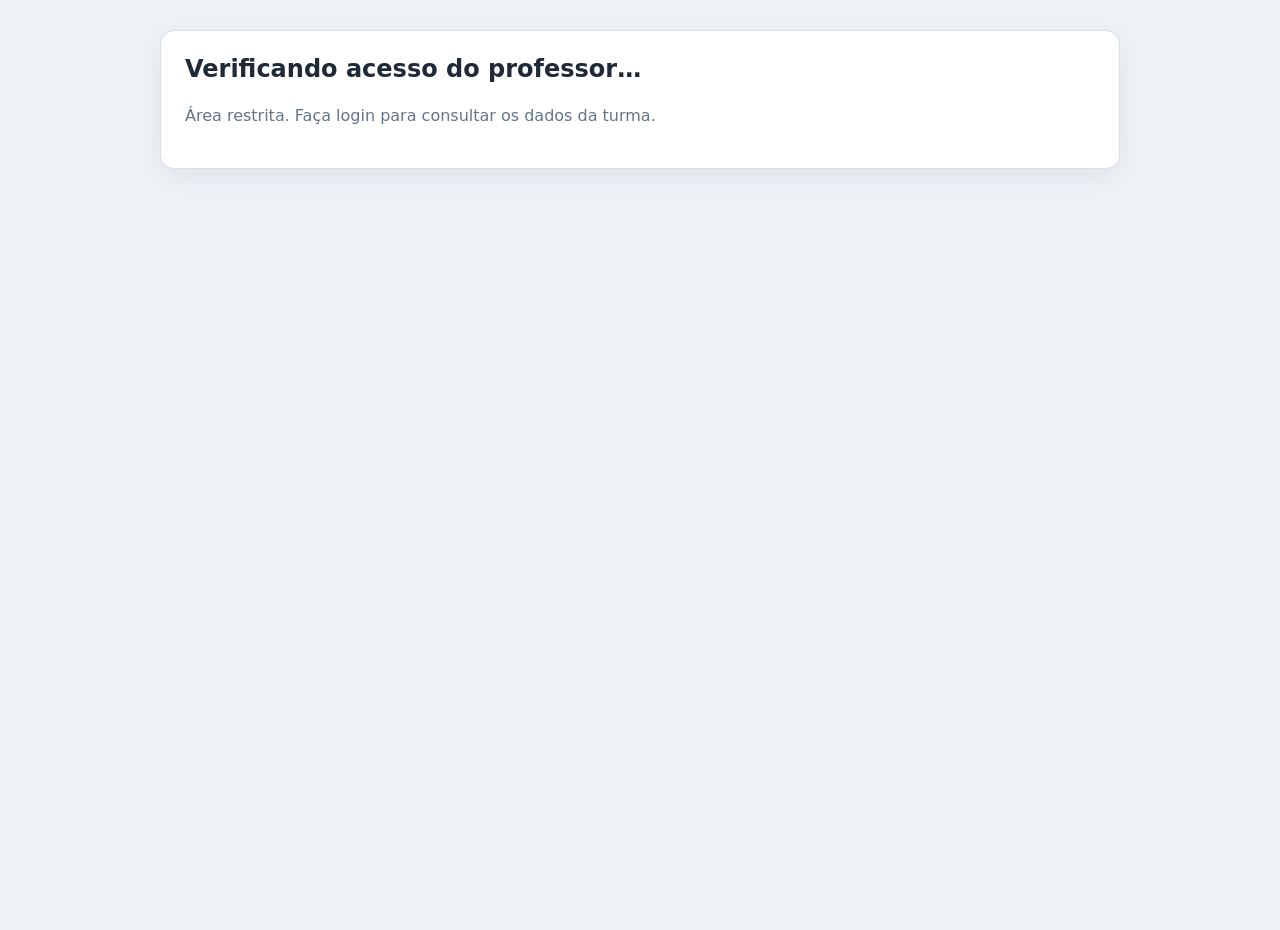
==== alunos.html @ b8c8b25a "refactor(ui): página própria alunos do professor" ====
<!doctype html>
<html lang="pt-BR">
<head>
  <meta charset="utf-8">
  <meta name="viewport" content="width=device-width, initial-scale=1">
  <meta name="robots" content="noindex,nofollow">
  <title>Alunos e turmas — Modo Prova</title>
  <link rel="stylesheet" href="styles.css">
</head>
<body data-teacher-page="alunos">
  <div id="teacherAppMount" aria-live="polite">
    <main class="shell"><section class="card"><h1>Verificando acesso do professor…</h1>
    <p class="muted">Área restrita. Faça login para consultar os dados da turma.</p></section></main>
  </div>
  <script src="config.js"></script>
  <script src="common.js"></script>
  <script src="supervision-utils.js"></script>
  <script src="teacher-pages.js"></script>
</body>
</html>
---- styles.css ----
:root {
  font-family: Inter, system-ui, -apple-system, BlinkMacSystemFont, "Segoe UI", sans-serif;
  color: #1f2937;
  background: #eef2f7;
  line-height: 1.5;
}
* { box-sizing: border-box; }
body { margin: 0; min-height: 100vh; }
button, input, textarea { font: inherit; }
button { cursor: pointer; }
button:disabled { opacity: .55; cursor: not-allowed; }

.topbar {
  position: sticky; top: 0; z-index: 20;
  min-height: 62px; padding: 12px 20px;
  display: flex; align-items: center; justify-content: space-between; gap: 16px;
  background: #111827; color: white;
}
.topbar .muted { color: #cbd5e1; }
.topbar-actions { display: flex; align-items: center; gap: 12px; }

.shell { width: min(960px, calc(100% - 32px)); margin: 30px auto; }
.shell.wide { width: min(1280px, calc(100% - 32px)); }

.card {
  background: white; border: 1px solid #d7dee8; border-radius: 14px;
  padding: 24px; box-shadow: 0 8px 28px rgba(15,23,42,.06);
}
h1, h2, h3 { line-height: 1.2; }
h1 { margin-top: 0; }
.lead { font-size: 1.08rem; color: #475569; }
.muted { color: #64748b; }
.hidden { display: none !important; }

label { display: block; font-weight: 650; margin: 14px 0 6px; }
input[type="text"], input[type="email"], input[type="password"], input:not([type]), textarea {
  width: 100%; border: 1px solid #bac5d3; border-radius: 9px;
  padding: 11px 12px; background: white; color: #111827;
}
input:focus, textarea:focus { outline: 3px solid rgba(37,99,235,.15); border-color: #2563eb; }

.primary, .secondary, .danger, .small {
  border: 0; border-radius: 9px; padding: 10px 16px; font-weight: 700;
}
.primary { background: #1d4ed8; color: white; }
.secondary { background: #e8edf4; color: #1f2937; }
.danger { background: #b91c1c; color: white; }
.small { padding: 7px 11px; font-size: .9rem; }

.badge, .pill {
  display: inline-flex; align-items: center;
  border-radius: 999px; padding: 4px 9px; font-size: .86rem;
  background: #334155; color: white;
}
.badge.ok, .pill.ok { background: #166534; }
.badge.warn { background: #92400e; }
.pill.info { background: #1d4ed8; }
.pill.danger { background: #b91c1c; }

.timer { font-variant-numeric: tabular-nums; font-weight: 800; font-size: 1.15rem; }
.danger-text { color: #fecaca; }

.message { margin: 14px 0; padding: 10px 12px; border-radius: 8px; background: #e0f2fe; }
.message.warn { background: #fef3c7; color: #78350f; }
.message.error { background: #fee2e2; color: #7f1d1d; }
.message.info { background: #e0f2fe; color: #0c4a6e; }

.checks {
  display: grid; grid-template-columns: repeat(auto-fit,minmax(210px,1fr));
  gap: 8px 16px; margin: 20px 0; padding: 14px;
  border-radius: 10px; background: #f8fafc;
}
.dot { width: 10px; height: 10px; display: inline-block; border-radius: 50%; background: #94a3b8; margin-right: 6px; }
.dot.ok { background: #16a34a; }
.dot.warn { background: #d97706; }
.dot.bad { background: #dc2626; }

.rules { background: #f8fafc; border-radius: 10px; padding: 12px 16px; }
.rules p { margin: 8px 0; }
.summary-box {
  display: grid; grid-template-columns: repeat(3,1fr); gap: 12px;
  margin: 18px 0;
}
.summary-box > div {
  padding: 12px; background: #eff6ff; border-radius: 9px;
  display: flex; flex-direction: column;
}
.confirm { display: flex; align-items: center; gap: 10px; font-weight: 600; }
.confirm input { width: 18px; height: 18px; }

.exam-layout { display: grid; grid-template-columns: 220px 1fr; gap: 18px; }
.sidebar { align-self: start; position: sticky; top: 82px; }
.student-box, .occurrence-box { display: flex; flex-direction: column; gap: 2px; margin-bottom: 14px; }
.occurrence-box { padding: 10px; background: #fff7ed; border-radius: 8px; }

.question-nav { display: grid; grid-template-columns: repeat(5, 1fr); gap: 7px; margin: 12px 0; }
.qnav {
  border: 1px solid #cbd5e1; border-radius: 7px; background: white; min-height: 36px;
}
.qnav.current { outline: 3px solid rgba(37,99,235,.22); border-color: #2563eb; }
.qnav.answered { background: #dcfce7; border-color: #86efac; }
.qnav.review { box-shadow: inset 0 -4px 0 #f59e0b; }

.legend { display: flex; flex-direction: column; gap: 5px; font-size: .88rem; color: #64748b; }
.legend-dot { display: inline-block; width: 11px; height: 11px; border-radius: 3px; margin-right: 5px; }
.legend-dot.answered { background: #86efac; }
.legend-dot.review { background: #f59e0b; }

.question-card { min-height: 520px; display: flex; flex-direction: column; }
.question-head { display: flex; justify-content: space-between; gap: 18px; align-items: flex-start; }
.question-head h2 { font-size: 1.22rem; font-weight: 650; margin: 6px 0 20px; white-space: pre-wrap; }
.review-toggle { white-space: nowrap; margin-top: 0; font-size: .92rem; }
.review-toggle input { margin-right: 5px; }

.answer-area { display: flex; flex-direction: column; gap: 10px; }
.option {
  margin: 0; display: flex; gap: 11px; align-items: flex-start;
  padding: 12px 14px; border: 1px solid #d7dee8; border-radius: 9px; font-weight: 500;
}
.option:hover { background: #f8fafc; }
.option input { margin-top: 4px; }
.save-status { margin-top: 14px; color: #64748b; font-size: .9rem; }
.exam-actions { margin-top: auto; padding-top: 24px; display: flex; gap: 10px; }
.exam-actions .danger { margin-left: auto; }

.overlay {
  position: fixed; inset: 0; z-index: 100;
  background: rgba(15,23,42,.86);
  display: grid; place-items: center; padding: 20px;
}
.overlay-card {
  width: min(620px, 100%); max-height: 90vh; overflow: auto;
  background: white; border-radius: 14px; padding: 24px;
}
.detail-modal { width: min(1000px, 100%); }
.modal-actions {
  margin-top: 20px;
  display: flex;
  justify-content: flex-end;
  gap: 10px;
}
.submit-warnings {
  display: grid;
  gap: 10px;
  margin: 16px 0;
}
.submit-warning {
  padding: 12px 14px;
  border-radius: 9px;
  background: #fff7ed;
  border: 1px solid #fed7aa;
  color: #7c2d12;
}
.submit-warning p {
  margin: 4px 0 0;
  font-weight: 700;
}
.submit-warning.danger-warning {
  background: #fef2f2;
  border-color: #fecaca;
  color: #991b1b;
}


.toast {
  position: fixed; right: 18px; bottom: 18px; z-index: 120;
  max-width: 420px; background: #7f1d1d; color: white; padding: 12px 16px; border-radius: 9px;
  box-shadow: 0 8px 28px rgba(0,0,0,.24);
}

.dashboard-grid { display: grid; grid-template-columns: repeat(4,1fr); gap: 14px; margin-bottom: 18px; }
.stat { display: flex; flex-direction: column; }
.stat span { color: #64748b; }
.stat strong { font-size: 2rem; }

.section-head { display: flex; align-items: flex-start; justify-content: space-between; gap: 16px; }
.toolbar { display: flex; gap: 8px; }
.table-wrap { overflow: auto; }
table { width: 100%; border-collapse: collapse; }
th, td { padding: 10px 9px; border-bottom: 1px solid #e2e8f0; text-align: left; vertical-align: top; }
th { font-size: .9rem; color: #475569; background: #f8fafc; }
.answer-detail { padding: 12px 0; border-bottom: 1px solid #e2e8f0; }
.answer-detail p { margin: 6px 0 0; }

.fatal { background: #7f1d1d; color: white; padding: 16px; text-align: center; }

@media (max-width: 800px) {
  .exam-layout { grid-template-columns: 1fr; }
  .sidebar { position: static; }
  .dashboard-grid { grid-template-columns: repeat(2,1fr); }
  .summary-box { grid-template-columns: 1fr; }
  .question-head { flex-direction: column; }
}
@media print {
  body { display: none !important; }
}

.teacher-settings { margin-bottom: 18px; }
.settings-grid {
  display: grid;
  grid-template-columns: repeat(2, minmax(0,1fr));
  gap: 12px 18px;
  margin-top: 16px;
}
.field-span-2 { grid-column: 1 / -1; }
.settings-grid input[type="number"] {
  width: 100%;
  border: 1px solid #bac5d3;
  border-radius: 9px;
  padding: 11px 12px;
  background: white;
  color: #111827;
}
.switch-row {
  display: flex;
  align-items: flex-start;
  gap: 10px;
  padding: 12px 14px;
  background: #f8fafc;
  border: 1px solid #e2e8f0;
  border-radius: 9px;
}
.switch-row input { width: 18px; height: 18px; margin-top: 3px; }
.switch-row span { display: flex; flex-direction: column; gap: 2px; }
.switch-row small { color: #64748b; font-weight: 400; }
.settings-actions {
  display: flex;
  justify-content: space-between;
  align-items: center;
  gap: 12px;
  margin-top: 16px;
}
.row-actions {
  display: flex;
  flex-wrap: wrap;
  gap: 6px;
}
@media (max-width: 800px) {
  .settings-grid { grid-template-columns: 1fr; }
  .field-span-2 { grid-column: auto; }
  .settings-actions { align-items: stretch; flex-direction: column; }
}

.question-manager { margin-bottom: 18px; }
.question-list { display: grid; gap: 12px; margin-top: 16px; }
.question-admin-item {
  border: 1px solid #d7dee8;
  border-radius: 10px;
  padding: 14px;
  background: #fff;
}
.question-admin-head {
  display: flex;
  justify-content: space-between;
  align-items: flex-start;
  gap: 12px;
}
.question-badges { display: flex; gap: 6px; flex-wrap: wrap; margin-top: 6px; }
.question-admin-stem { margin: 12px 0 6px; white-space: pre-wrap; }
.question-admin-meta { margin: 0; }
.question-editor-modal { width: min(760px, 100%); }
.question-editor-modal select,
.question-editor-modal input[type="number"] {
  width: 100%;
  border: 1px solid #bac5d3;
  border-radius: 9px;
  padding: 11px 12px;
  background: white;
  color: #111827;
}
.option-editor-grid {
  display: grid;
  grid-template-columns: repeat(2,minmax(0,1fr));
  gap: 8px 12px;
}
.option-editor-grid label { margin-top: 10px; }
.question-preview-list { display: grid; gap: 18px; }
.preview-question {
  padding: 16px;
  border: 1px solid #d7dee8;
  border-radius: 10px;
}
.preview-question h3 { margin-top: 0; white-space: pre-wrap; }
.preview-question p { margin: 7px 0; }
.preview-correct {
  background: #dcfce7;
  border-radius: 7px;
  padding: 7px 9px;
  font-weight: 700;
}
@media (max-width: 800px) {
  .question-admin-head { flex-direction: column; }
  .option-editor-grid { grid-template-columns: 1fr; }
}

.field-help { margin: 5px 0 0; color: #64748b; font-size: .88rem; }

.simulation-result {
  margin-top: 18px;
  padding: 16px;
  border-radius: 10px;
  background: #f8fafc;
}
.result-score { font-size: 1.35rem; font-weight: 800; margin: 0 0 14px; }
.result-question { padding: 14px 0; border-top: 1px solid #e2e8f0; }
.result-question p { margin: 5px 0; }
.result-ok { color: #166534; font-weight: 700; }
.result-bad { color: #991b1b; font-weight: 700; }
.teacher-settings select {
  width: 100%;
  border: 1px solid #bac5d3;
  border-radius: 9px;
  padding: 11px 12px;
  background: white;
  color: #111827;
}
\n/* Questões contextualizadas: preservar quebras de linha e espaçamento de textos-base. */
#questionStem, .result-question strong { white-space: pre-wrap; }
.result-rationale { margin-top: 8px !important; color: #334155; }

/* Acesso às duas avaliações a partir do painel do professor. */
.assessment-nav { display: flex; flex-wrap: wrap; gap: 12px; margin-bottom: 16px; }
.assessment-nav a { text-decoration: none; padding: 9px 12px; border: 1px solid #d7dee8; background: #fff; border-radius: 8px; font-size: .92rem; }
.assessment-nav a:hover { text-decoration: underline; }

/* Banco de questões: busca, prévia e inclusão sem tornar a tela extensa demais. */
.bank-question-list { max-height: 600px; overflow-y: auto; padding-right: 5px; }
.bank-filters { margin-top: 8px; }
.bank-filters select, .bank-filters input, #questionBankMetadata select, #questionBankMetadata input {
  width: 100%; border: 1px solid #bac5d3; border-radius: 9px;
  padding: 11px 12px; background: #fff; color: #111827;
}
#examDurationCustomGroup { margin-top: 10px; }
.bank-question-list .question-admin-head .toolbar { flex-wrap: wrap; }
@media (max-width: 800px) {
  .bank-question-list { max-height: 480px; }
  .bank-question-list .toolbar { width: 100%; }
}

/* Filtro de dificuldade das questões incluídas na prova ou no simulado. */
.assessment-question-filter {
  margin-top: 16px;
  display: flex;
  align-items: center;
  flex-wrap: wrap;
  gap: 10px;
}
.assessment-question-filter label {
  margin: 0;
  color: #475569;
  font-weight: 600;
}
.assessment-question-filter select {
  width: min(300px, 100%);
  border: 1px solid #bac5d3;
  border-radius: 9px;
  padding: 10px 12px;
  color: #111827;
  background: #fff;
}
@media (max-width: 600px) {
  .assessment-question-filter {
    align-items: stretch;
    flex-direction: column;
  }
  .assessment-question-filter select { width: 100%; }
}

/* Preset de publicação rápida do simulado, sem alterar o formulário detalhado. */
.simulado-quick-publish {
  border-color: #b9c9dc;
  margin-bottom: 16px;
}
.simulado-quick-publish .section-head { margin-bottom: 8px; }
.simulado-quick-publish .section-head h1 { margin-bottom: 8px; }
.simulado-quick-actions {
  display: flex;
  align-items: center;
  flex-wrap: wrap;
  gap: 12px;
  margin: 16px 0 8px;
}
.simulado-student-link {
  display: inline-block;
  border: 1px solid #bac5d3;
  padding: 10px 14px;
  background: #fff;
  border-radius: 9px;
  text-decoration: none;
  font-weight: 600;
  color: #1f2937;
}
.simulado-student-link:hover,
.simulado-student-link:focus-visible {
  background: #eef2f7;
}
@media (max-width: 600px) {
  .simulado-quick-actions {
    align-items: stretch;
    flex-direction: column;
  }
  .simulado-quick-actions button,
  .simulado-quick-actions .simulado-student-link { width: 100%; text-align: center; }
}


/* Prévia visual: usa a mesma estrutura e os estilos do modo aluno. */
.teacher-preview-banner {
  position: sticky;
  top: 0;
  z-index: 35;
  display: flex;
  align-items: center;
  justify-content: space-between;
  gap: 12px;
  padding: 9px 20px;
  background: #e8eff9;
  color: #14324f;
  border-bottom: 2px solid #88a9c8;
}
.teacher-preview-banner div {
  display: flex;
  flex-direction: column;
  gap: 2px;
}
.teacher-preview-banner strong { font-size: 0.9rem; }
.teacher-preview-banner span { font-size: 0.83rem; }
.teacher-preview-banner a {
  color: #153f69;
  text-decoration: underline;
  white-space: nowrap;
  font-weight: 600;
}
.teacher-preview-body .topbar { top: 57px; }
@media (max-width: 700px) {
  .teacher-preview-banner { flex-direction: column; align-items: flex-start; padding: 10px 16px; }
  .teacher-preview-banner a { white-space: normal; }
  .teacher-preview-body .topbar { top: 0; }
  .topbar-actions { flex-wrap: wrap; }
}


/* Módulo de presets: visual independente dos controles da avaliação. */
.presets-manager { margin-bottom: 18px; }
.presets-manager .section-head { margin-bottom: 14px; }
.preset-create-form {
  margin: 14px 0;
  padding: 18px;
  background: #f5f8fc;
  border: 1px solid #cbd5e1;
  border-radius: 12px;
}
.preset-create-form h2 { margin-top: 0; }
.preset-create-form .toolbar { margin-top: 16px; }
.preset-list { display: grid; gap: 12px; margin-top: 16px; }
.preset-entry {
  border: 1px solid #d4dce7;
  background: #fbfcff;
  border-radius: 12px;
  padding: 16px;
}
.preset-entry.preset-selected {
  border-color: #3d78af;
  box-shadow: inset 3px 0 0 #3d78af;
}
.preset-entry-heading {
  display: flex;
  align-items: center;
  justify-content: space-between;
  gap: 12px;
}
.preset-entry-heading strong { overflow-wrap: anywhere; }
.preset-entry p { margin: 9px 0 6px; }
.preset-actions {
  display: flex;
  align-items: center;
  flex-wrap: wrap;
  gap: 8px;
  margin-top: 12px;
}
.preset-action-link {
  display: inline-flex;
  align-items: center;
  min-height: 33px;
  padding: 6px 10px;
  border: 1px solid #b8c6d6;
  border-radius: 7px;
  color: #1b4772;
  background: white;
  text-decoration: none;
  font-size: .9rem;
  font-weight: 600;
}
.preset-action-link:hover,
.preset-action-link:focus-visible { background: #e9f0f8; }
.preset-autofill {
  margin-top: 18px;
  border-top: 1px solid #d4dce7;
  padding-top: 16px;
}
.preset-autofill h2 { margin-top: 0; }
.preset-autofill .toolbar { margin-top: 14px; }
.preset-distribution { min-width: 550px; }
.preset-distribution th,
.preset-distribution td { vertical-align: middle; }
.preset-distribution th:not(:first-child),
.preset-distribution td:not(:first-child) { text-align: center; }
.preset-count-input {
  width: 74px;
  min-width: 0;
  padding: 8px;
  text-align: center;
}
.preset-subtotal { font-weight: 700; }
@media (max-width: 680px) {
  .presets-manager .section-head,
  .preset-entry-heading { align-items: flex-start; }
  .preset-create-form { padding: 12px; }
  .preset-actions > button,
  .preset-actions > .preset-action-link { flex: 1 1 auto; justify-content: center; }
}


/* ===== Sala de espera lúdica (somente antes da avaliação) ===== */
.student-lobby { max-width: 920px; margin-inline: auto; }
.lobby-controls,.lobby-movement,.supervision-toolbar {
  display:flex;align-items:center;justify-content:space-between;gap:14px;flex-wrap:wrap;
}
.lobby-controls { margin:12px 0; }
.school-map {
  width:100%;height:370px;position:relative;overflow:hidden;isolation:isolate;
  border:3px solid #56748b;border-radius:16px;
  background:
    linear-gradient(90deg,transparent 49%,#e4cda0 49%,#e4cda0 55%,transparent 55%),
    repeating-linear-gradient(0deg,#a9cb9e 0px,#a9cb9e 39px,#a2c496 40px);
}
.school-zone {
  position:absolute;display:flex;flex-direction:column;gap:4px;
  align-items:center;justify-content:center;text-align:center;
  border:3px solid #6589a0;border-radius:12px;
  background:#e6f0f8;color:#143851;pointer-events:none;
  box-shadow:0 4px 0 #7293a5;
}
.school-zone strong{font-size:clamp(.7rem,2vw,.96rem);}
.school-zone small{font-size:.7rem;}
.zone-gate{left:1%;top:67%;width:14%;height:30%;background:#f6e6c0;border-color:#ad9660;}
.zone-yard{left:20%;top:15%;width:45%;height:70%;background:#d5eac0;border-color:#9cba88;}
.zone-hall{left:66%;top:8%;width:10%;height:84%;background:#f7edd8;border-color:#cbbd92;}
.zone-lab{left:77%;top:4%;width:22%;height:46%;background:#cde9f9;}
.zone-teacher{left:77%;top:54%;width:22%;height:37%;background:#e8daf9;border-color:#a48ec1;}
.lobby-avatars{position:absolute;inset:0;pointer-events:none;z-index:2;}
.lobby-avatar {
  position:absolute;transform:translate(-50%,-45%);
  width:46px;height:58px;display:flex;flex-direction:column;align-items:center;
  justify-content:flex-end;transition:left .18s linear,top .18s linear;
  filter:drop-shadow(1px 2px 1px #455a6480);
}
.avatar-head {
  width:24px;height:24px;display:block;flex-shrink:0;border-radius:10px 10px 9px 9px;
  background:#f1bf91;border:2px solid #744c3f;
}
.avatar-body {
  width:28px;height:23px;display:block;flex-shrink:0;border:2px solid #3e4e60;
  border-radius:8px 8px 3px 3px;background:#527bb3;
}
.avatar-style-1 .avatar-body{background:#b76b6b}
.avatar-style-2 .avatar-body{background:#6d9a78}
.avatar-style-3 .avatar-body{background:#b18c48}
.avatar-style-4 .avatar-body{background:#9176b4}
.avatar-style-5 .avatar-body{background:#529da6}
.lobby-avatar small{
  color:#182c3c;background:#fffef4eF;padding:1px 4px;font-size:.61rem;
  font-weight:700;white-space:nowrap;border-radius:4px;
}
.lobby-avatar.own-avatar .avatar-body{outline:3px solid #ffce54;outline-offset:1px;}
.lobby-avatar.own-avatar small{background:#ffdc77;}
.avatar-emote{position:absolute;top:-13px;right:-21px;background:#fff;border:1px solid #a1adba;
  padding:1px 4px;border-radius:8px;font-weight:700;font-size:.7rem;white-space:nowrap;}
.lobby-movement{margin:16px 0;}
.lobby-directions{display:flex;flex-direction:column;align-items:center;gap:4px;}
.lobby-directions div{display:flex;gap:4px;}
.lobby-directions button{min-width:44px;min-height:36px;font-size:1.1rem;}
.lobby-emotes{display:flex;align-items:center;gap:6px;flex-wrap:wrap;}
#lobbyEnterExam{margin-top:12px;}

/* ===== Visão da turma / autorizações ===== */
.supervision-panel{margin-bottom:18px;}
.supervision-settings{display:grid;gap:12px;}
.supervision-settings>div:first-child{max-width:380px;}
.supervision-settings .toolbar{justify-content:flex-start;}
.supervision-settings .switch-row{max-width:700px;}
.supervision-stats{
  display:grid;grid-template-columns:repeat(4,minmax(0,1fr));
  gap:10px;margin:18px 0;
}
.supervision-stats>div{
  display:flex;flex-direction:column;align-items:center;text-align:center;
  gap:5px;padding:13px 5px;border:1px solid #d5dfe8;border-radius:10px;background:#f7fafc;
}
.supervision-stats span{font-size:.78rem;color:#556577;}
.supervision-stats strong{font-size:1.5rem;font-variant-numeric:tabular-nums;}
.supervision-toolbar{margin:16px 0;align-items:end;}
.supervision-toolbar label{display:block;}
.supervision-toolbar input{min-width:220px;}
.supervision-table{min-width:850px;}
.supervision-student{font-weight:600;min-width:150px;}
.supervision-progress-cell{min-width:155px;font-size:.85rem;}
.supervision-progress-track{width:100%;height:8px;background:#dce7ed;
  overflow:hidden;border-radius:6px;margin-top:5px;}
.supervision-progress-track>div{height:100%;background:#397ea8;border-radius:6px;}
.supervision-actions{min-width:120px;}
.supervision-actions button{margin:2px;}
.supervision-help{display:block;color:#975e13;font-size:.75rem;}
.supervision-offline{color:#965e22;font-weight:600;}
@media(max-width:680px){
 .school-map{height:310px;}
 .zone-lab small,.zone-teacher small,.zone-yard small{display:none;}
 .lobby-movement{align-items:flex-start;}
 .supervision-stats{grid-template-columns:repeat(2,minmax(0,1fr));}
 .supervision-toolbar button{width:100%;}
 .supervision-toolbar input{width:100%;}
}
@media(prefers-reduced-motion:reduce){
 .lobby-avatar{transition:none;}
}


/* Gestão de alunos e pedido de ajuda durante a avaliação. */
.exam-help-button{width:100%;margin:8px 0 12px;text-align:center;}
.student-manager{margin-bottom:18px;}
.student-manager-form{
 display:grid;grid-template-columns:minmax(180px,1.4fr) minmax(140px,1fr) auto;
 align-items:end;gap:12px;margin:16px 0;
}
.student-manager-form>div{min-width:0;}
.student-manager-form label{display:block;margin-bottom:5px;}
.student-manager-form .toolbar{gap:7px;}
.student-manager-table{min-width:650px;}
.student-admin-actions{white-space:nowrap;}
.student-admin-actions button{margin:2px;}
@media(max-width:700px){
 .student-manager-form{grid-template-columns:1fr;}
 .student-manager-form .toolbar{display:flex;flex-wrap:wrap;}
}
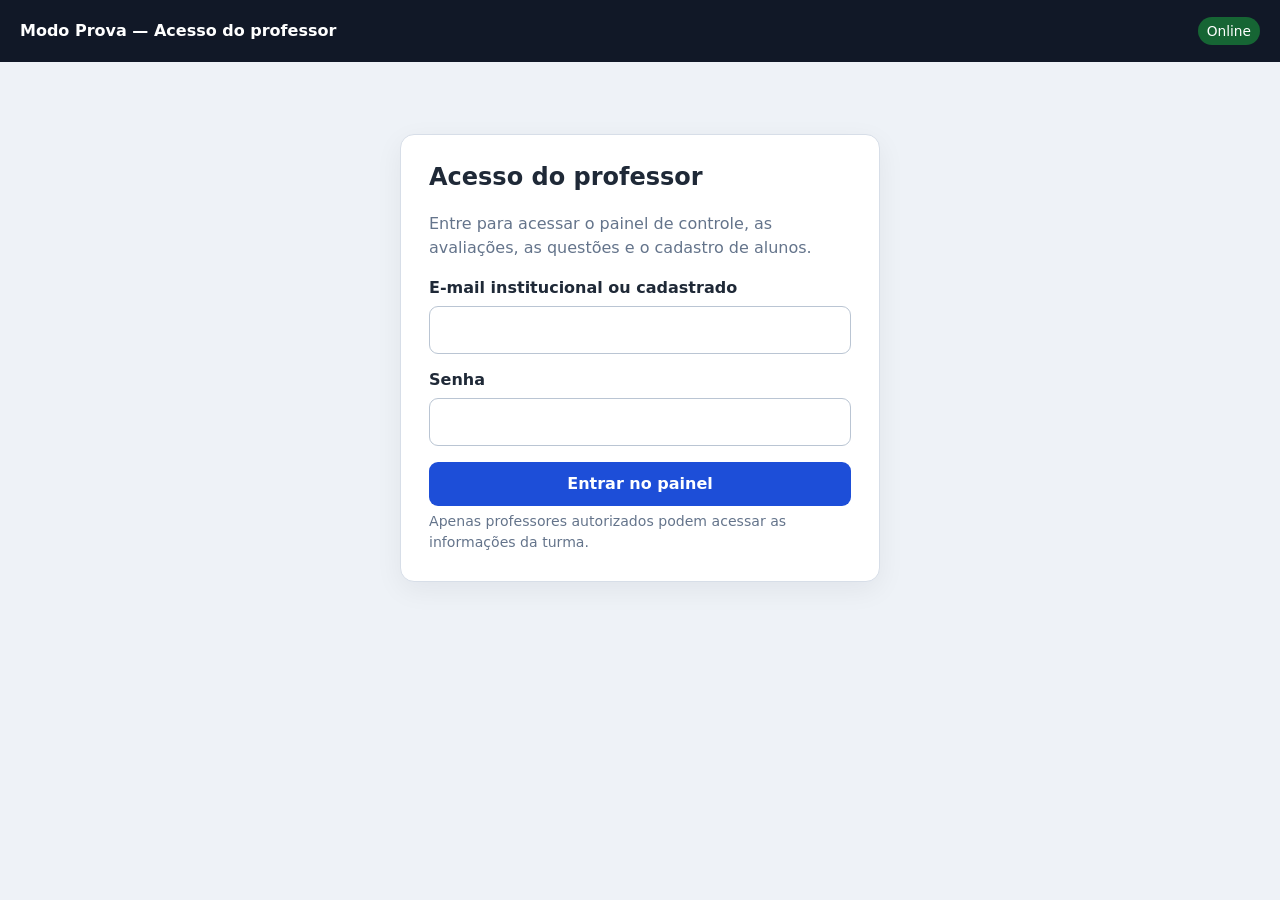
==== commit 7f1a85b9: "fix(cache): atualizar carregador do painel em todas as páginas do professor" ====
--- a/alunos.html
+++ b/alunos.html
@@ -15,6 +15,6 @@
   <script src="config.js"></script>
   <script src="common.js"></script>
   <script src="supervision-utils.js"></script>
-  <script src="teacher-pages.js"></script>
+  <script src="teacher-pages.js?rev=20261126-panel-regression-1"></script>
 </body>
 </html>
--- a/styles.css
+++ b/styles.css
@@ -521,67 +521,213 @@
 }
 
 
-/* ===== Sala de espera lúdica (somente antes da avaliação) ===== */
-.student-lobby { max-width: 920px; margin-inline: auto; }
-.lobby-controls,.lobby-movement,.supervision-toolbar {
-  display:flex;align-items:center;justify-content:space-between;gap:14px;flex-wrap:wrap;
-}
-.lobby-controls { margin:12px 0; }
-.school-map {
-  width:100%;height:370px;position:relative;overflow:hidden;isolation:isolate;
-  border:3px solid #56748b;border-radius:16px;
-  background:
-    linear-gradient(90deg,transparent 49%,#e4cda0 49%,#e4cda0 55%,transparent 55%),
-    repeating-linear-gradient(0deg,#a9cb9e 0px,#a9cb9e 39px,#a2c496 40px);
-}
-.school-zone {
-  position:absolute;display:flex;flex-direction:column;gap:4px;
-  align-items:center;justify-content:center;text-align:center;
-  border:3px solid #6589a0;border-radius:12px;
-  background:#e6f0f8;color:#143851;pointer-events:none;
-  box-shadow:0 4px 0 #7293a5;
-}
-.school-zone strong{font-size:clamp(.7rem,2vw,.96rem);}
-.school-zone small{font-size:.7rem;}
-.zone-gate{left:1%;top:67%;width:14%;height:30%;background:#f6e6c0;border-color:#ad9660;}
-.zone-yard{left:20%;top:15%;width:45%;height:70%;background:#d5eac0;border-color:#9cba88;}
-.zone-hall{left:66%;top:8%;width:10%;height:84%;background:#f7edd8;border-color:#cbbd92;}
-.zone-lab{left:77%;top:4%;width:22%;height:46%;background:#cde9f9;}
-.zone-teacher{left:77%;top:54%;width:22%;height:37%;background:#e8daf9;border-color:#a48ec1;}
-.lobby-avatars{position:absolute;inset:0;pointer-events:none;z-index:2;}
-.lobby-avatar {
-  position:absolute;transform:translate(-50%,-45%);
-  width:46px;height:58px;display:flex;flex-direction:column;align-items:center;
-  justify-content:flex-end;transition:left .18s linear,top .18s linear;
-  filter:drop-shadow(1px 2px 1px #455a6480);
-}
-.avatar-head {
-  width:24px;height:24px;display:block;flex-shrink:0;border-radius:10px 10px 9px 9px;
-  background:#f1bf91;border:2px solid #744c3f;
-}
-.avatar-body {
-  width:28px;height:23px;display:block;flex-shrink:0;border:2px solid #3e4e60;
-  border-radius:8px 8px 3px 3px;background:#527bb3;
-}
+/* ===== Escola virtual em mapa 2D, antes da avaliação ===== */
+.student-lobby {
+  position: relative;
+  left: 50%;
+  transform: translateX(-50%);
+  width: min(1420px, calc(100vw - 32px));
+  max-width: none;
+  margin: 0;
+  padding: clamp(16px, 2.3vw, 27px);
+  background: #f8f7f1;
+  border-color: #bac9cb;
+}
+.student-lobby .section-head {
+  align-items: center;
+  gap: 12px;
+  margin-bottom: 10px;
+}
+.student-lobby h1 {
+  font-size: clamp(1.35rem, 2.6vw, 2.1rem);
+  color: #203c4d;
+  margin: 0 0 6px;
+}
+.student-lobby .section-head p {margin:0; color:#567080;}
+.lobby-header-actions{display:flex;align-items:center;gap:10px;flex-wrap:wrap;}
+.lobby-fullscreen-button{border:1px solid #54788a;background:#e4f1ef;color:#173d51;white-space:nowrap;}
+.lobby-fullscreen-button:hover,.lobby-fullscreen-button:focus-visible{background:#c9e3de;}
+.student-lobby #lobbyStudentName {margin:8px 0 2px;color:#354b62;font-size:1rem;}
+.student-lobby #lobbyConnection {margin:2px 0 8px;}
+.lobby-controls,.lobby-movement,.supervision-toolbar{
+ display:flex;align-items:center;justify-content:space-between;gap:12px;flex-wrap:wrap;
+}
+.lobby-controls{margin:8px 0 12px;}
+.lobby-controls .switch-row{display:flex;align-items:center;gap:8px;margin:0;}
+.lobby-controls input{width:19px;height:19px;}
+.lobby-map-stage{
+  width:100%;min-height:0;
+  padding:12px;
+  border:4px solid #334f61;
+  background:linear-gradient(160deg,#263f52,#142e42);
+  border-radius:16px;
+  box-shadow:0 10px 25px #1d344035;
+  display:flex;align-items:center;flex-direction:column;gap:8px;
+}
+.school-map{
+  width:100%;
+  aspect-ratio:5/3;
+  height:auto;
+  position:relative;
+  flex-shrink:0;
+  isolation:isolate;
+  overflow:hidden;
+  border:4px solid #b7d1d3;
+  border-radius:9px;
+  background:#a5ba9b url("school-map.svg") center / 100% 100% no-repeat;
+  box-shadow:0 4px 0 #5e7c8a;
+  image-rendering:auto;
+  cursor:crosshair;
+}
+.school-map:focus-visible{outline:3px solid #ffdb75;outline-offset:3px;}
+.lobby-map-caption{
+  display:flex;justify-content:space-between;align-items:center;gap:8px;
+  width:100%;padding:2px 6px;
+  color:#e2ecf0;font-family:ui-monospace,SFMono-Regular,monospace;
+  font-size:clamp(.6rem,.9vw,.79rem);
+  letter-spacing:.04em;
+}
+.lobby-map-caption span:first-child{color:#f6d58a;font-weight:800;}
+.lobby-avatars{position:absolute;inset:0;pointer-events:none;z-index:3;}
+.lobby-avatar{
+  position:absolute;
+  transform:translate(-50%,-54%) scale(.75);
+  width:48px;height:66px;
+  display:flex;flex-direction:column;align-items:center;justify-content:flex-end;
+  transition:left .16s linear,top .16s linear;
+  filter:drop-shadow(2px 3px 0 #253c4655);
+}
+.avatar-head{
+  position:relative;width:25px;height:26px;display:block;flex-shrink:0;
+  border-radius:7px 7px 9px 9px;
+  background:#efbf8c;border:3px solid #604f47;
+  box-shadow:inset 4px 0 #f6d4a8;
+  z-index:2;
+}
+.avatar-head::before{
+  content:"";position:absolute;inset:-6px -3px auto -3px;height:10px;
+  background:#493d3a;border-radius:5px 5px 2px 2px;border:2px solid #604f47;
+}
+.avatar-head::after{
+  content:"";position:absolute;left:5px;top:11px;width:4px;height:3px;
+  background:#56483e;box-shadow:9px 0 #56483e;
+}
+.avatar-body{
+  display:block;position:relative;flex-shrink:0;
+  width:32px;height:25px;
+  border:3px solid #3e4e60;
+  border-radius:6px 6px 2px 2px;
+  background:#527bb3;
+  box-shadow:inset 4px 0 #8bb6c8;
+}
+.avatar-body::before,.avatar-body::after{
+  content:"";position:absolute;top:4px;width:8px;height:16px;
+  background:inherit;border:2px solid #40566a;border-radius:3px;
+}
+.avatar-body::before{left:-11px;transform:rotate(5deg);}
+.avatar-body::after{right:-11px;transform:rotate(-5deg);}
+.avatar-feet{height:8px;position:relative;width:28px;flex-shrink:0;}
+.avatar-feet::before,.avatar-feet::after{
+  content:"";position:absolute;top:0;height:8px;width:10px;
+  background:#334c65;border:2px solid #2b3e52;border-radius:2px;
+}
+.avatar-feet::before{left:0;}
+.avatar-feet::after{right:0;}
 .avatar-style-1 .avatar-body{background:#b76b6b}
 .avatar-style-2 .avatar-body{background:#6d9a78}
 .avatar-style-3 .avatar-body{background:#b18c48}
 .avatar-style-4 .avatar-body{background:#9176b4}
 .avatar-style-5 .avatar-body{background:#529da6}
+.avatar-style-1 .avatar-head::before{background:#784839;}
+.avatar-style-2 .avatar-head::before{background:#a47b52;}
+.avatar-style-3 .avatar-head::before{background:#3c414b;}
+.avatar-style-4 .avatar-head::before{background:#885d46;}
+.avatar-style-5 .avatar-head::before{background:#4b4c63;}
 .lobby-avatar small{
-  color:#182c3c;background:#fffef4eF;padding:1px 4px;font-size:.61rem;
-  font-weight:700;white-space:nowrap;border-radius:4px;
-}
-.lobby-avatar.own-avatar .avatar-body{outline:3px solid #ffce54;outline-offset:1px;}
+ color:#1c3645;background:#fff9e8;padding:1px 6px;
+ font-size:.66rem;line-height:1.6;font-weight:800;white-space:nowrap;
+ border:2px solid #466074;border-radius:6px;
+}
+.lobby-avatar.own-avatar{z-index:6;}
+.lobby-avatar.own-avatar .avatar-body{outline:3px solid #ffd361;outline-offset:2px;}
 .lobby-avatar.own-avatar small{background:#ffdc77;}
-.avatar-emote{position:absolute;top:-13px;right:-21px;background:#fff;border:1px solid #a1adba;
-  padding:1px 4px;border-radius:8px;font-weight:700;font-size:.7rem;white-space:nowrap;}
-.lobby-movement{margin:16px 0;}
+.avatar-emote{
+  position:absolute;top:-20px;right:-32px;
+  background:#fff;border:2px solid #557c89;
+  color:#204052;padding:1px 5px;border-radius:8px;
+  font-weight:800;font-size:.72rem;white-space:nowrap;
+}
+.lobby-movement{margin:12px 0;}
 .lobby-directions{display:flex;flex-direction:column;align-items:center;gap:4px;}
 .lobby-directions div{display:flex;gap:4px;}
-.lobby-directions button{min-width:44px;min-height:36px;font-size:1.1rem;}
+.lobby-directions button{min-width:42px;min-height:36px;font-size:1.08rem;}
 .lobby-emotes{display:flex;align-items:center;gap:6px;flex-wrap:wrap;}
-#lobbyEnterExam{margin-top:12px;}
+#lobbyEnterExam{margin-top:8px;}
+
+/* O elemento inteiro, não somente o mapa, entra em tela cheia. Isso mantém
+   autorização, acessibilidade, ajuda e botão de retorno sempre disponíveis. */
+.student-lobby:fullscreen,.student-lobby.lobby-immersive{
+  position:fixed;inset:0;left:0;transform:none;
+  width:100vw;height:100vh;height:100dvh;
+  max-width:none;max-height:none;margin:0;padding:10px 18px;
+  z-index:10000;
+  background:#f2f5f1;color:#1f3449;
+  border:0;border-radius:0;
+  box-shadow:none;overflow:auto;
+  display:flex;flex-direction:column;
+  gap:3px;
+}
+.student-lobby:fullscreen .section-head,
+.student-lobby.lobby-immersive .section-head{margin:0;}
+.student-lobby:fullscreen #lobbyStudentName,
+.student-lobby.lobby-immersive #lobbyStudentName{margin:0;font-size:.85rem;}
+.student-lobby:fullscreen #lobbyConnection,
+.student-lobby.lobby-immersive #lobbyConnection{margin:0;font-size:.75rem;}
+.student-lobby:fullscreen .lobby-controls,
+.student-lobby.lobby-immersive .lobby-controls{margin:2px 0 4px;}
+.student-lobby:fullscreen .lobby-map-stage,
+.student-lobby.lobby-immersive .lobby-map-stage{
+  flex:1 1 auto;min-height:100px;min-width:0;
+  display:flex;justify-content:center;align-items:center;
+  overflow:hidden;padding:7px;gap:4px;
+}
+.student-lobby:fullscreen .school-map,
+.student-lobby.lobby-immersive .school-map{
+  width:auto;
+  height:min(65vh, calc(100dvh - 265px));
+  max-width:100%;max-height:calc(100% - 24px);
+  aspect-ratio:5/3;flex-shrink:1;
+}
+.student-lobby:fullscreen .lobby-map-caption,
+.student-lobby.lobby-immersive .lobby-map-caption{max-width:1200px;}
+.student-lobby:fullscreen .lobby-movement,
+.student-lobby.lobby-immersive .lobby-movement{margin:2px 0;}
+.student-lobby:fullscreen .lobby-directions button,
+.student-lobby.lobby-immersive .lobby-directions button{min-height:29px;padding:3px 12px;}
+.student-lobby:fullscreen #lobbyApprovalMessage,
+.student-lobby.lobby-immersive #lobbyApprovalMessage{margin:2px 0;padding:5px 10px;font-size:.85rem;}
+.student-lobby:fullscreen #lobbyEnterExam,
+.student-lobby.lobby-immersive #lobbyEnterExam{margin:0;min-height:37px;}
+body.lobby-no-scroll{overflow:hidden;}
+@media(max-width:720px){
+ .student-lobby{width:calc(100vw - 16px);padding:10px;}
+ .student-lobby .section-head{align-items:flex-start;}
+ .lobby-header-actions{justify-content:flex-end;}
+ .lobby-map-stage{padding:5px;border-width:3px;}
+ .school-map{border-width:2px;}
+ .lobby-map-caption{font-size:.57rem;flex-wrap:wrap;}
+ .lobby-map-caption span:last-child{display:none;}
+ .lobby-avatar{transform:translate(-50%,-53%) scale(.52);}
+ .lobby-movement{align-items:flex-start;}
+ .student-lobby:fullscreen,.student-lobby.lobby-immersive{padding:7px;}
+ .student-lobby:fullscreen .school-map,
+ .student-lobby.lobby-immersive .school-map{width:100%;height:auto;max-height:calc(100% - 14px);}
+ .student-lobby:fullscreen .section-head p,
+ .student-lobby.lobby-immersive .section-head p{display:none;}
+}
+@media(prefers-reduced-motion:reduce){
+ .lobby-avatar{transition:none;}
+}
 
 /* ===== Visão da turma / autorizações ===== */
 .supervision-panel{margin-bottom:18px;}
@@ -613,7 +759,7 @@
 .supervision-help{display:block;color:#975e13;font-size:.75rem;}
 .supervision-offline{color:#965e22;font-weight:600;}
 @media(max-width:680px){
- .school-map{height:310px;}
+
  .zone-lab small,.zone-teacher small,.zone-yard small{display:none;}
  .lobby-movement{align-items:flex-start;}
  .supervision-stats{grid-template-columns:repeat(2,minmax(0,1fr));}
@@ -642,3 +788,124 @@
  .student-manager-form{grid-template-columns:1fr;}
  .student-manager-form .toolbar{display:flex;flex-wrap:wrap;}
 }
+
+
+/* Navegação do professor separada do login; layout compartilhado por página. */
+.teacher-area-disabled { display: none !important; }
+.teacher-login-page { min-height: 100vh; }
+.teacher-login-shell { width: min(480px, calc(100% - 32px)); margin-top: 8vh; }
+.teacher-login-shell .card { padding: 28px; }
+.teacher-login-shell button { width: 100%; margin-top: 16px; }
+.teacher-main-nav {
+  display: flex; flex-wrap: wrap; gap: 8px;
+  margin-bottom: 24px; padding: 8px;
+  background: #fff; border: 1px solid #d6dee8; border-radius: 12px;
+}
+.teacher-main-nav a {
+  padding: 10px 15px; border-radius: 9px; text-decoration: none;
+  color: #334155; font-weight: 650;
+}
+.teacher-main-nav a:hover,
+.teacher-main-nav a:focus-visible { background: #edf4ff; color: #1e40af; }
+.teacher-main-nav a[aria-current="page"] { color: #fff; background: #1e40af; }
+.teacher-page-heading {
+  display: flex; align-items: flex-end; justify-content: space-between;
+  gap: 20px; margin-bottom: 22px;
+}
+.teacher-page-heading h1 { margin: 0 0 4px; font-size: 1.8rem; }
+.teacher-page-heading p { margin: 0; }
+.teacher-assessment-picker { display: grid; gap: 5px; min-width: 240px;
+  font-size: .85rem; margin: 0; }
+.teacher-assessment-picker select { padding: 10px; border-radius: 8px;
+  border: 1px solid #c4cedb; background: #fff; max-width: 350px; }
+.teacher-retry-link { display: inline-block; text-decoration: none; }
+@media (max-width: 720px) {
+  .teacher-main-nav { display: grid; grid-template-columns: repeat(2, minmax(0,1fr)); }
+  .teacher-main-nav a { text-align: center; padding: 10px 5px; font-size: .9rem; }
+  .teacher-page-heading { flex-direction: column; align-items: stretch; }
+  .teacher-assessment-picker { min-width: 0; }
+  .teacher-assessment-picker select { max-width: 100%; width: 100%; }
+  .teacher-login-shell .card { padding: 18px; }
+}
+
+
+/* Guia operacional: exibe o acesso à sala de espera sem misturar com publicação. */
+.supervision-guide {
+  margin: 16px 0;
+  padding: 15px;
+  border: 1px solid #cbd5e1;
+  border-radius: 10px;
+}
+.supervision-guide strong { display:block; margin-bottom:6px; }
+.supervision-guide p { margin:8px 0; }
+.supervision-guide .toolbar { gap:8px; flex-wrap:wrap; }
+@media(max-width:650px) {
+  .supervision-guide .toolbar>* { flex:1 1 100%; text-align:center; justify-content:center; }
+}
+
+
+/* Curiosidades de computação: área compacta, inclusive em tela cheia. */
+.lobby-curiosity {
+  display:grid;
+  grid-template-columns:minmax(110px,auto) minmax(0,1fr) auto;
+  align-items:center;gap:12px;
+  margin:10px 0 5px;padding:11px 14px;
+  background:#f4f8ed;
+  border:1px solid #bfd4b5;
+  border-left:5px solid #4b8766;
+  border-radius:11px;
+  color:#233e35;
+}
+.lobby-curiosity-heading{display:flex;flex-direction:column;gap:2px;}
+.lobby-curiosity-kicker{font-weight:850;letter-spacing:.02em;color:#286246;white-space:nowrap;}
+.lobby-curiosity-count{font-size:.72rem;color:#557568;font-variant-numeric:tabular-nums;}
+.lobby-curiosity-text{margin:0;font-size:.92rem;line-height:1.4;}
+.lobby-curiosity button{white-space:nowrap;border:1px solid #bbd1c6;}
+.lobby-release-notice{
+  position:absolute;
+  z-index:100;
+  top:110px;right:24px;
+  width:min(440px,calc(100% - 48px));
+  display:flex;align-items:flex-start;gap:12px;
+  padding:15px;
+  border:2px solid #43866b;
+  border-radius:13px;
+  background:#e3f5e9;color:#134c33;
+  box-shadow:0 12px 34px #143b3066;
+}
+.lobby-release-notice.hidden{display:none!important;}
+.lobby-release-symbol{
+  display:grid;place-items:center;
+  border-radius:50%;flex:0 0 35px;height:35px;
+  color:#fff;background:#21784e;font-weight:900;font-size:1.4rem;
+}
+.lobby-release-notice strong{display:block;font-size:1.08rem;}
+.lobby-release-notice p{margin:4px 0 0;font-size:.88rem;line-height:1.35;}
+.lobby-release-notice button{margin-left:auto;padding:6px 9px;white-space:nowrap;}
+.student-lobby:fullscreen .lobby-curiosity,
+.student-lobby.lobby-immersive .lobby-curiosity {
+  margin:2px 0;padding:5px 10px;
+  gap:9px;font-size:.85rem;
+}
+.student-lobby:fullscreen .lobby-curiosity-text,
+.student-lobby.lobby-immersive .lobby-curiosity-text{font-size:.82rem;}
+.student-lobby:fullscreen .lobby-release-notice,
+.student-lobby.lobby-immersive .lobby-release-notice{
+  top:72px;right:18px;
+}
+@media(max-width:720px) {
+  .lobby-curiosity{
+    grid-template-columns:1fr auto;
+    gap:5px 10px;padding:9px 11px;
+  }
+  .lobby-curiosity-heading{grid-column:1/-1;flex-direction:row;justify-content:space-between;}
+  .lobby-curiosity-text{font-size:.84rem;}
+  .lobby-curiosity button{font-size:.75rem;padding:7px 9px;}
+  .lobby-release-notice{top:88px;right:8px;width:calc(100% - 16px);padding:9px;gap:7px;}
+  .lobby-release-notice p{font-size:.77rem;}
+  .lobby-release-notice strong{font-size:.95rem;}
+  .lobby-release-notice button{font-size:.72rem;}
+}
+@media(prefers-reduced-motion:reduce) {
+ .lobby-curiosity,.lobby-release-notice{animation:none;}
+}
